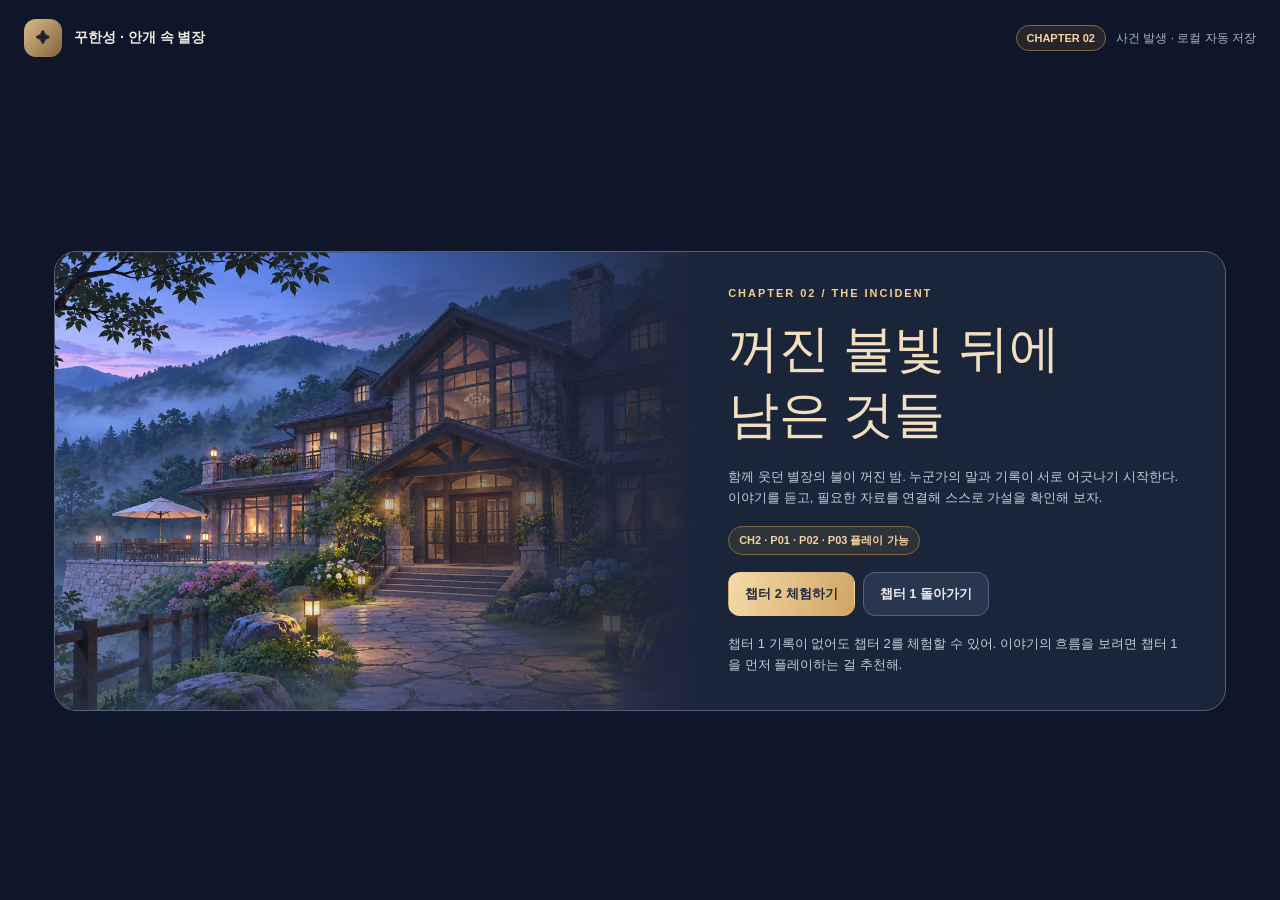
==== chapter2.html @ 32b88907 "feat: playable chapter 2 investigation and evidence deduction" ====
<!DOCTYPE html>
<html lang="ko">
<head>
  <meta charset="UTF-8">
  <meta name="viewport" content="width=device-width, initial-scale=1, viewport-fit=cover">
  <meta name="theme-color" content="#11172b">
  <meta name="description" content="꾸한성: 안개 속 별장 챕터 2 — 사건 발생, 증언 조사, 증거 연결 추리">
  <title>꾸한성: 안개 속 별장 · CHAPTER 02</title>
  <link rel="stylesheet" href="chapter2.css">
  <script src="chapter2.js" defer></script>
</head>
<body><div id="ch2-app"></div><noscript>게임을 플레이하려면 JavaScript를 활성화해 주세요.</noscript></body>
</html>
---- chapter2.css ----
:root{font-family:'Pretendard','Noto Sans KR','Malgun Gothic',sans-serif;color:#edeaf0;background:#101629;--bg:#101629;--panel:#1a2439;--panel2:#222e46;--muted:#a6b5c8;--line:#36445d;--gold:#f1cd91;--ink:#11192b;--green:#9ee0c2;--alert:#f2ada8;--page:max(0px,env(safe-area-inset-bottom))}
*{box-sizing:border-box}body{margin:0;min-width:320px}button,input,textarea{font:inherit}button{cursor:pointer;color:inherit}button:disabled{cursor:not-allowed;opacity:.44}button:focus-visible,input:focus-visible,textarea:focus-visible{outline:3px solid #f1cd91;outline-offset:2px}button:active:not(:disabled){transform:scale(.987)}h1,h2,h3,h4,p{margin:0}p{line-height:1.65}.muted{color:var(--muted)}.eyebrow{font-size:11px;letter-spacing:.18em;text-transform:uppercase;font-weight:800;color:var(--gold)}.small{font-size:12px}.tag{display:inline-flex;align-items:center;font-size:11px;padding:6px 10px;border-radius:99px;border:1px solid #806846;color:#f3d3a2;background:#a8803523;font-weight:750}.tag.good{color:#a5e3c9;border-color:#406658;background:#263e36}.tag.lock{color:#a5b6cd;border-color:#42506a;background:#29344a}.btn{min-height:44px;display:inline-flex;align-items:center;justify-content:center;gap:7px;padding:11px 16px;border-radius:12px;border:1px solid #52617d;background:#283650;font-weight:750;font-size:13px;text-decoration:none;transition:background .2s,transform .18s}.btn:hover:not(:disabled){background:#3a4a68}.btn-primary{background:linear-gradient(110deg,#f5dba8,#d0a364);border-color:transparent;color:#22283b}.btn-primary:hover:not(:disabled){background:linear-gradient(110deg,#fff1c9,#e2b477)}.btn-subtle{background:#ffffff0a;border-color:#ffffff21}.btn-danger{border-color:#72515b;color:#ffd3cb;background:#44303e}.btn-small{font-size:12px;padding:7px 11px;min-height:34px}.card{background:linear-gradient(155deg,#1c273d,#192338);border:1px solid #46516a;border-radius:17px;box-shadow:0 10px 33px #05080e33}.line{height:1px;background:#ffffff21;margin:14px 0}.top{height:76px;display:flex;justify-content:space-between;align-items:center;gap:14px;max-width:1600px;margin:auto;padding:12px 24px}.brand{display:flex;align-items:center;gap:12px;text-decoration:none;color:#eee9e0;font-weight:850;font-size:14px}.brand-icon{display:grid;place-items:center;background:linear-gradient(130deg,#d9bc89,#82633e);color:#201f2c;border-radius:12px;width:38px;height:38px}.top-right{display:flex;align-items:center;gap:10px}.top-right .muted{font-size:12px}.story-shell{max-width:1600px;margin:0 auto;min-height:calc(100vh - 76px);display:grid;grid-template-columns:195px minmax(0,1fr) 310px;gap:14px;padding:0 20px 30px}.rail,.side{min-width:0;align-self:start}.rail{position:sticky;top:14px;padding:15px;display:grid;gap:14px}.rail-title{font-size:11px;font-weight:850;color:#90a0ba;letter-spacing:.1em}.room-nav{display:grid;gap:6px}.room{width:100%;border:0;text-align:left;background:transparent;border-radius:10px;padding:11px 12px;color:#b5c3d8;font-weight:700;font-size:13px}.room:hover{background:#ffffff12}.room.active{background:#495575;color:#fff3d9;box-shadow:inset 3px 0 var(--gold)}.room small{margin-right:7px;color:#9bacbf}.rail-bottom{display:grid;gap:7px}.main{min-width:0;display:grid;align-content:start;gap:13px}.context{padding:17px 18px;display:flex;justify-content:space-between;gap:12px;align-items:center}.context h2{font-size:17px;margin-top:6px}.context-text{font-size:12px;color:#b2bfd2}.scene{position:relative;aspect-ratio:16/9;min-height:270px;max-height:660px;background:#222c40;border:1px solid #687188;border-radius:16px;overflow:hidden;isolation:isolate}.scene img{width:100%;height:100%;position:absolute;inset:0;object-fit:cover}.scene::before{position:absolute;inset:0;content:'';z-index:1;pointer-events:none;background:linear-gradient(0deg,#0b1123e8 0%,#0b142525 37%,#12182913 100%)}.scene:after{position:absolute;inset:0;content:'';z-index:1;pointer-events:none;background:#07102452;opacity:var(--darkness,0)}.scene-badge{position:absolute;z-index:2;left:18px;top:16px;background:#0e182adf;padding:9px 13px;border-radius:10px;border:1px solid #fff3;backdrop-filter:blur(9px)}.scene-badge strong{display:block;font-size:14px}.scene-badge span{font-size:10px;color:#d7d4d3}.scene-copy{position:absolute;z-index:2;left:18px;bottom:18px;right:18px;max-width:560px;font-weight:650;font-size:13px;line-height:1.65;color:#ece5d9;text-shadow:0 2px 8px #000b}.notice{padding:15px 18px;display:flex;gap:13px;align-items:center;justify-content:space-between}.notice p{color:#bfc7d4;font-size:12px;margin-top:5px}.notice h3{font-size:14px}.actions{padding:17px 18px}.section-title{font-size:14px;color:#f1e2c7;margin-bottom:12px}.action-grid{display:grid;grid-template-columns:repeat(2,minmax(0,1fr));gap:9px}.action-tile{border:1px solid #4f607e;background:#26334c;border-radius:11px;padding:12px 13px;text-align:left;display:grid;gap:6px;min-height:75px}.action-tile:hover{background:#34435e}.action-tile.done{background:#233b3b;border-color:#4b7a69}.action-tile strong{font-size:13px}.action-tile span{font-size:11px;color:#b3c1d2;line-height:1.4}.segment{display:grid;grid-template-columns:repeat(4,minmax(0,1fr));gap:5px;background:#11192a;padding:5px;border-radius:11px;margin-bottom:15px}.segment button{border:0;border-radius:8px;padding:10px 3px;font-size:12px;background:transparent;color:#9aacc4;font-weight:800}.segment button.active{background:#384862;color:#f9e5bf}.side .card{padding:18px}.side h3{font-size:17px;margin:7px 0 6px;color:#f2d3a2}.side .description{color:#a2b1c7;font-size:12px;line-height:1.6}.record{padding:11px 0;border-bottom:1px solid #ffffff1c}.record:last-child{border-bottom:0}.record-title{display:flex;justify-content:space-between;align-items:center;gap:10px;font-size:12px;font-weight:800;margin-bottom:4px}.record p{font-size:11px;color:#b1bfd1;line-height:1.65}.empty{padding:20px 0;color:#a2b0c5;font-size:12px;line-height:1.8}.side .card>.btn{width:100%;margin-top:12px}.paper{padding:18px}.paper h3{font-size:16px;margin-bottom:10px}.paper p{font-size:13px;color:#b9c7d7;margin-bottom:12px}.paper-list{display:grid;gap:8px}.paper-list .btn{justify-content:space-between;font-size:12px}.evidence-list{display:grid;grid-template-columns:repeat(2,minmax(0,1fr));gap:8px}.evidence-card{border:1px solid #425775;border-radius:10px;background:#243149;padding:11px;text-align:left;min-height:70px}.evidence-card strong{font-size:12px;display:block;color:#f0ddbb}.evidence-card small{display:block;font-size:10px;color:#aebad0;line-height:1.5;margin-top:4px}.evidence-card:hover{border-color:#c5a36e}.witness-list{display:grid;grid-template-columns:repeat(2,minmax(0,1fr));gap:8px}.witness{display:flex;align-items:center;gap:9px;text-align:left;border:1px solid #485a76;background:#243149;padding:10px;border-radius:10px;font-size:12px;min-height:56px}.witness:hover{background:#35445d}.witness img{width:34px;height:34px;border-radius:50%;object-fit:cover;object-position:center 22%;background:#536072}.witness .role{font-size:10px;color:#9aacca;display:block;margin-top:3px}.board-card{padding:17px;border:1px solid #485875;border-radius:13px;background:#202e46;margin-top:12px;display:grid;gap:8px}.board-card h4{font-size:14px}.board-card p{font-size:12px;color:#b2c0d2}.board-options{display:grid;gap:8px;margin-top:8px}.board-option{display:flex;gap:9px;align-items:start;padding:10px;border:1px solid #455572;border-radius:10px;background:#ffffff09;cursor:pointer;font-size:12px;line-height:1.5}.board-option input{margin-top:3px;accent-color:#f0c47b}.board-proof{display:flex;flex-wrap:wrap;gap:8px}.proof{font-size:11px;padding:8px 10px;border-radius:8px;border:1px solid #4a5973;background:#1a263c;cursor:pointer}.proof.selected{background:#574a35;color:#ffedcf;border-color:#d9b574}.board-result{margin-top:9px;padding:12px;border-radius:9px;font-size:12px;line-height:1.7;background:#101e31;border:1px solid #3c4f6d}.board-result.success{border-color:#628e78;color:#b7e5c9}.qa-row{display:flex;gap:8px;margin-top:11px}.qa-row input{flex:1;min-width:0;border-radius:10px;border:1px solid #53617b;background:#151f34;color:white;padding:12px;font-size:13px}.qa-row button{flex:none}.history{display:grid;gap:8px;margin-top:13px}.qa-answer{background:#222e46;border:1px solid #4c5871;border-radius:9px;padding:12px}.qa-answer strong{color:#e9c98e}.qa-answer p{font-size:12px;margin:6px 0 0}.finish-screen,.welcome{min-height:calc(100vh - 76px);max-width:1220px;margin:0 auto;padding:28px 24px 42px;display:grid;align-items:center}.welcome-card,.finish-card{overflow:hidden;display:grid;grid-template-columns:1.2fr 1fr;border:1px solid #54627b;border-radius:22px;background:#1b253a}.welcome-art,.finish-art{background:url('assets/backgrounds/villa-exterior.webp') center/cover;min-height:450px;position:relative}.welcome-art:after,.finish-art:after{content:'';position:absolute;inset:0;background:linear-gradient(90deg,transparent 35%,#1c253a 100%)}.welcome-copy,.finish-copy{padding:35px;display:flex;justify-content:center;align-items:flex-start;flex-direction:column;gap:17px}.welcome-copy h1,.finish-copy h1{font-family:'Nanum Myeongjo','Noto Serif CJK KR',serif;color:#f1dfbd;font-weight:400;font-size:clamp(31px,4vw,53px);line-height:1.3}.welcome-copy p,.finish-copy p{font-size:13px;color:#c1ccdc}.welcome-copy .buttons,.finish-copy .buttons{display:flex;gap:8px;flex-wrap:wrap}.modal-cover{position:fixed;inset:0;background:#080d18d9;z-index:50;display:flex;align-items:center;justify-content:center;padding:16px;backdrop-filter:blur(6px)}.modal{max-width:650px;width:100%;max-height:min(92vh,900px);display:flex;flex-direction:column;overflow:hidden;border-radius:21px;border:1px solid #8f8069;background:#1b273d;box-shadow:0 25px 85px #05070f}.modal-head{padding:18px 21px 13px;display:flex;justify-content:space-between;align-items:center;gap:13px}.modal-head h3{font-size:17px;color:#f2d49c}.modal-body{padding:0 21px 20px;overflow:auto;line-height:1.75;font-size:13px;color:#c8d2e1}.modal-body p+p{margin-top:12px}.modal-buttons{display:flex;flex-wrap:wrap;gap:7px;margin-top:14px}.dialogue-view{height:260px;display:flex;align-items:center;justify-content:center;position:relative;overflow:hidden;background:radial-gradient(circle at center,#4a536d,#1c263c 75%)}.dialogue-view img{max-width:75%;height:100%;object-fit:contain;object-position:center bottom;filter:drop-shadow(0 12px 20px #0006)}.dialogue-text{padding:22px;min-height:145px}.dialogue-text .speaker{font-size:13px;color:#e9c98e;font-weight:800;margin-bottom:9px}.dialogue-text p{color:#f1eef1;font-size:clamp(16px,2vw,19px);line-height:1.8;word-break:keep-all}.dialogue-next{padding:0 22px 21px;display:flex;align-items:center;justify-content:space-between;gap:10px}.narration .dialogue-view{display:none}.narration .dialogue-text .speaker{display:none}.narration .dialogue-text{padding-top:26px}.speaker-placeholder{color:#f1c990;font-size:54px}.error{color:#ffbcb5}.toast{position:fixed;z-index:110;bottom:20px;left:50%;transform:translateX(-50%);background:#f4d8a4;color:#2a2a39;border-radius:12px;padding:12px 19px;font-size:12px;font-weight:800;max-width:calc(100% - 30px);box-shadow:0 12px 40px #0008}.screenreader{position:absolute;width:1px;height:1px;overflow:hidden;clip:rect(0 0 0 0)}
@media(max-width:1250px){.story-shell{grid-template-columns:160px minmax(0,1fr) 270px;gap:10px;padding:0 12px 28px}.rail{padding:11px}.context{padding:14px}.top{padding:12px}}@media(max-width:1000px){.story-shell{grid-template-columns:1fr}.rail{position:relative;top:auto;grid-row:1;padding:12px}.room-nav{display:flex;overflow:auto;gap:4px;scrollbar-width:thin}.room{width:auto;flex:none;padding:10px 12px}.rail-bottom{display:flex}.main{grid-row:2}.side{grid-row:3}.scene{min-height:230px}.side .card{min-height:0}}@media(max-width:680px){.top{height:auto;min-height:64px;padding:10px 12px;gap:6px}.brand{font-size:12px}.brand-icon{width:32px;height:32px}.top-right .muted{display:none}.story-shell{padding:0 9px 24px;gap:8px}.context{padding:11px 12px}.context h2{font-size:15px}.context-text{font-size:11px}.scene{min-height:185px}.scene-badge{left:10px;top:10px;padding:7px 9px}.scene-copy{left:11px;bottom:10px;right:10px;font-size:11px}.notice,.actions,.paper{padding:13px}.notice{display:block}.notice .btn{margin-top:12px;width:100%}.action-grid{gap:6px}.action-tile{padding:10px;min-height:64px}.evidence-list,.witness-list{grid-template-columns:1fr 1fr}.segment{gap:2px}.segment button{font-size:11px;padding:8px 2px}.welcome,.finish-screen{padding:16px 10px}.welcome-card,.finish-card{grid-template-columns:1fr}.welcome-art,.finish-art{min-height:210px}.welcome-art:after,.finish-art:after{background:linear-gradient(0deg,#1c253a,transparent 65%)}.welcome-copy,.finish-copy{padding:22px;gap:13px}.welcome-copy h1,.finish-copy h1{font-size:32px}.dialogue-view{height:205px}.dialogue-text{padding:18px;min-height:120px}.modal-head{padding:14px 15px}.modal-body{padding:0 15px 17px}.dialogue-next{padding:0 15px 14px}.qa-row{flex-direction:column}.qa-row button{width:100%}}
@media(prefers-reduced-motion:reduce){*,*::before,*::after{transition:none!important;animation:none!important}}

a.btn{color:#edeaf0}
a.btn-primary{color:#22283b}
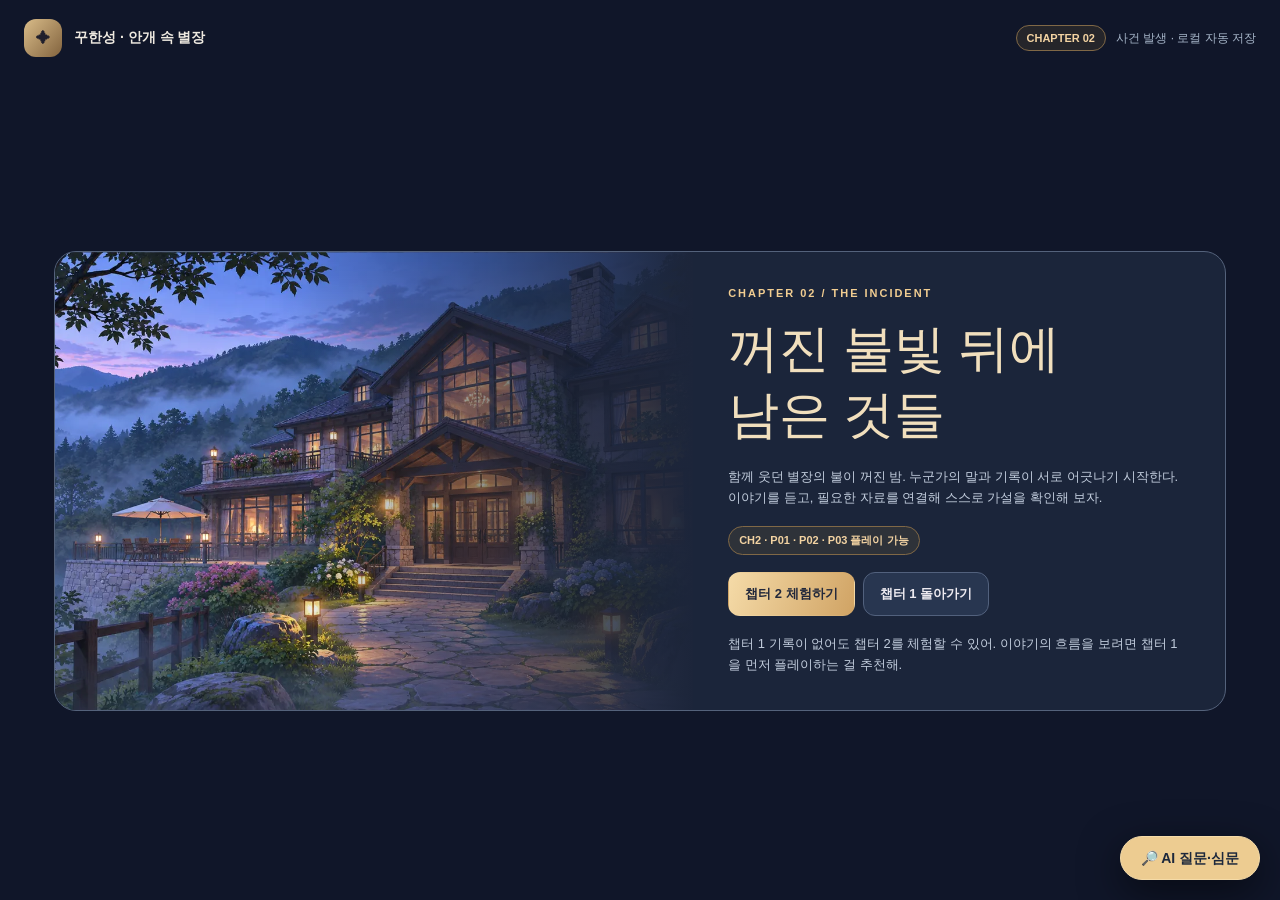
==== commit e9b17393: "feat(ai): Vercel question and witness interrogation" ====
--- a/chapter2.html
+++ b/chapter2.html
@@ -8,6 +8,8 @@
   <title>꾸한성: 안개 속 별장 · CHAPTER 02</title>
   <link rel="stylesheet" href="chapter2.css">
   <script src="chapter2.js" defer></script>
+  <link rel="stylesheet" href="ai-client.css">
+  <script src="ai-client.js" defer></script>
 </head>
 <body><div id="ch2-app"></div><noscript>게임을 플레이하려면 JavaScript를 활성화해 주세요.</noscript></body>
 </html>
--- a/ai-client.css
+++ b/ai-client.css
@@ -0,0 +1,9 @@
+.villa-ai-open{position:fixed;right:20px;bottom:20px;z-index:120;background:#edcc91;color:#1d283c;border:1px solid #f5dba8;border-radius:30px;padding:12px 20px;font:800 14px/1.3 'Noto Sans KR','Malgun Gothic',sans-serif;box-shadow:0 12px 40px #0008;cursor:pointer}.villa-ai-open:hover{background:#ffe0a6}
+.villa-ai-screen{position:fixed;inset:0;background:#060c19d9;z-index:500;display:flex;align-items:center;justify-content:center;padding:16px;backdrop-filter:blur(7px)}
+.villa-ai-panel{color:#e9edf5;background:#182237;border:1px solid #87775d;border-radius:22px;width:min(610px,100%);max-height:min(90dvh,850px);display:flex;flex-direction:column;overflow:hidden;box-shadow:0 30px 90px #000a;font:14px/1.7 'Noto Sans KR','Malgun Gothic',sans-serif}
+.villa-ai-head{display:flex;justify-content:space-between;gap:12px;align-items:center;border-bottom:1px solid #34415a;padding:16px 20px}.villa-ai-head h2{font-size:19px;margin:0}.villa-ai-close{background:#29354c;border:1px solid #53627c;border-radius:9px;color:white;padding:5px 13px;cursor:pointer}
+.villa-ai-body{padding:18px 20px;overflow-y:auto;min-height:0}.villa-ai-info{font-size:12px;color:#bbc8dc;margin:0 0 15px}.villa-ai-modes{display:flex;gap:9px;margin-bottom:14px}
+.villa-ai-tab{flex:1;border:1px solid #56647d;background:#29354b;color:#d4dfef;padding:10px;border-radius:10px;cursor:pointer;font:700 13px/1.5 inherit}.villa-ai-tab[aria-selected='true']{background:#dfbe85;color:#1c283c}
+.villa-ai-form{display:grid;gap:10px}.villa-ai-label{display:block;font-size:12px;font-weight:700;color:#dce5f5}.villa-ai-input,.villa-ai-select{width:100%;background:#101a2d;border:1px solid #56647e;border-radius:10px;color:white;padding:11px;font:inherit}.villa-ai-input{min-height:82px;resize:vertical}.villa-ai-send{background:#dfbb82;border:0;border-radius:11px;color:#192237;font-weight:800;padding:12px;cursor:pointer}.villa-ai-send:disabled{opacity:.6;cursor:wait}
+.villa-ai-status{margin-top:10px;color:#dac9a7;font-size:12px}.villa-ai-log{display:grid;gap:9px;margin-top:17px}.villa-ai-message{padding:11px 13px;background:#253147;border:1px solid #455570;border-radius:11px;overflow-wrap:anywhere;white-space:pre-wrap}.villa-ai-message.user{background:#36435c}.villa-ai-message.error{color:#ffd6d6;border-color:#ba7480}.villa-ai-verdict{display:block;color:#efc986;font-weight:900;margin-bottom:5px}
+@media(max-width:600px){.villa-ai-screen{padding:0;align-items:stretch}.villa-ai-panel{width:100%;height:100dvh;max-height:100dvh;border-radius:0}.villa-ai-body{padding:14px}.villa-ai-open{right:12px;bottom:12px;padding:11px 15px}}
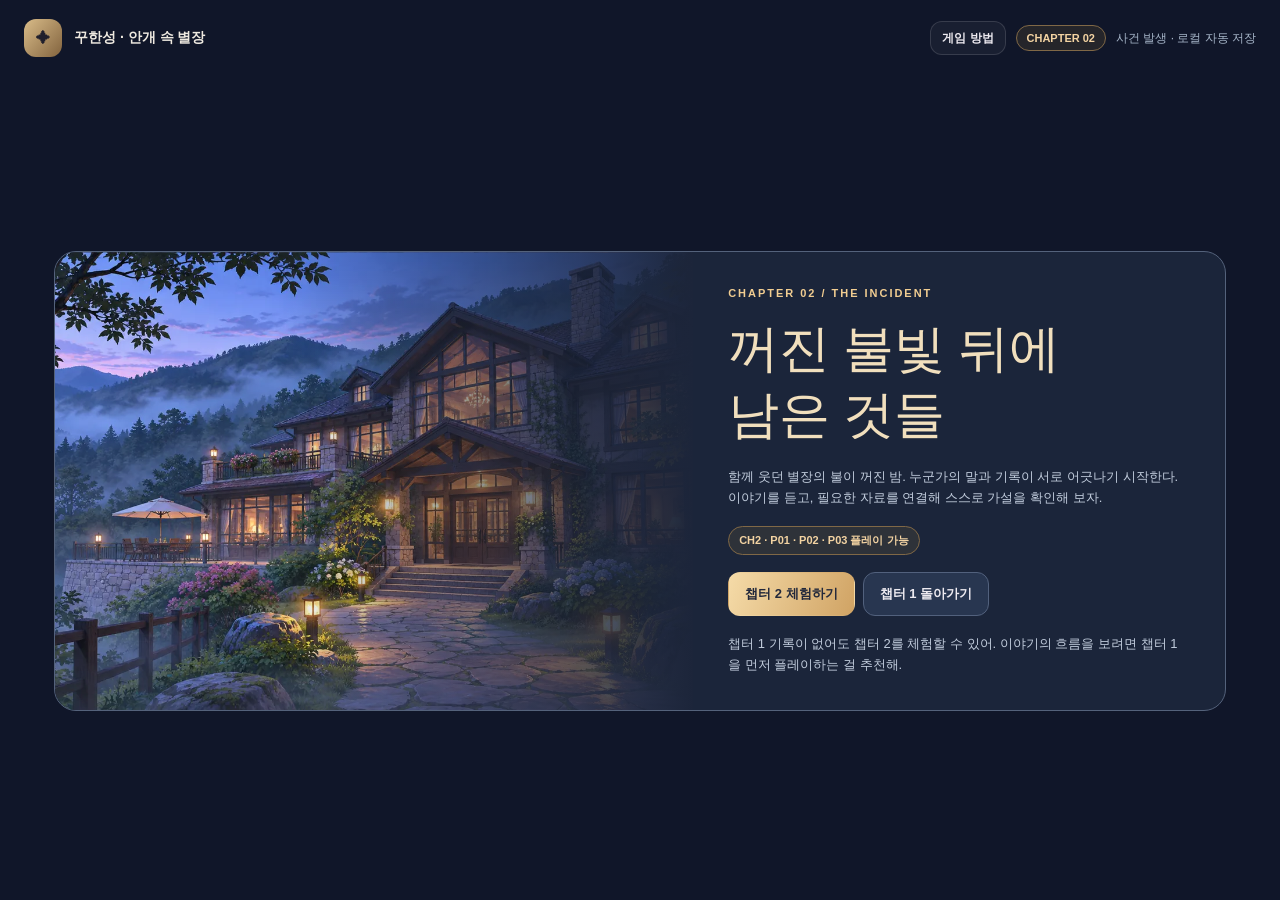
==== commit ae1c0a8c: "feat: selectable Q&A, point-and-click hotspots, story fixes; remove Gemini API Co-Authored-By: Claud" ====
--- a/chapter2.html
+++ b/chapter2.html
@@ -1,15 +1,17 @@
-<!DOCTYPE html>
-<html lang="ko">
-<head>
-  <meta charset="UTF-8">
-  <meta name="viewport" content="width=device-width, initial-scale=1, viewport-fit=cover">
-  <meta name="theme-color" content="#11172b">
-  <meta name="description" content="꾸한성: 안개 속 별장 챕터 2 — 사건 발생, 증언 조사, 증거 연결 추리">
-  <title>꾸한성: 안개 속 별장 · CHAPTER 02</title>
-  <link rel="stylesheet" href="chapter2.css">
-  <script src="chapter2.js" defer></script>
-  <link rel="stylesheet" href="ai-client.css">
-  <script src="ai-client.js" defer></script>
-</head>
-<body><div id="ch2-app"></div><noscript>게임을 플레이하려면 JavaScript를 활성화해 주세요.</noscript></body>
+<!DOCTYPE html>
+<html lang="ko">
+<head>
+  <meta charset="UTF-8">
+  <meta name="viewport" content="width=device-width, initial-scale=1, viewport-fit=cover">
+  <meta name="theme-color" content="#11172b">
+  <meta name="description" content="꾸한성: 안개 속 별장 챕터 2 — 사건 발생, 증언 조사, 증거 연결 추리">
+  <title>꾸한성: 안개 속 별장 · CHAPTER 02</title>
+  <link rel="stylesheet" href="chapter2.css">
+  <script src="qa-core.js" defer></script>
+  <script src="qa-data.js" defer></script>
+  <script src="hotspots.js" defer></script>+
+  <script src="chapter2.js" defer></script>
+</head>
+<body><div id="ch2-app"></div><noscript>게임을 플레이하려면 JavaScript를 활성화해 주세요.</noscript></body>
 </html>
--- a/chapter2.css
+++ b/chapter2.css
@@ -4,4 +4,100 @@
 @media(prefers-reduced-motion:reduce){*,*::before,*::after{transition:none!important;animation:none!important}}
 
 a.btn{color:#edeaf0}
-a.btn-primary{color:#22283b}+a.btn-primary{color:#22283b}
+
+/* 외부인 상반신(bust) 초상화 보정 — 챕터 2~5 대화창 공통(모든 챕터가 이 파일을 불러옴)
+   이유나·장도윤·윤해준의 night/surprised 원본은 800x1200 캔버스의 세로 약 13~45%에만 상반신이 있고
+   아래 약 55%는 투명 여백이라, 기존 contain 방식에서는 인물이 대화창의 약 1/3 크기로 작게 보였다.
+   원본 WebP는 그대로 두고 대화창에서만 6장 모두 같은 배율(캔버스 높이 290%)로 키운 뒤,
+   파일별 상반신 아래 끝(측정값)을 대화창 바닥에 맞춘다. 위쪽 머리 여백은 8~12% 남는다.
+   선택자가 6개 파일 경로에만 걸리므로 멤버 초상화와 외부인 normal(전신) 이미지에는 영향이 없다.
+   측정 도구: node tests/tools/portrait-bounds.js */
+.modal .dialogue-view img:is([src$="/lee-yuna/night.webp"],[src$="/lee-yuna/surprised.webp"],[src$="/jang-doyun/night.webp"],[src$="/jang-doyun/surprised.webp"],[src$="/yoon-haejun/night.webp"],[src$="/yoon-haejun/surprised.webp"]){position:absolute;left:50%;bottom:0;height:290%;width:auto;max-width:none;object-fit:contain}
+.modal .dialogue-view img[src$="/lee-yuna/night.webp"]{transform:translate(-50%,55.8%)}
+.modal .dialogue-view img[src$="/lee-yuna/surprised.webp"]{transform:translate(-50%,55.7%)}
+.modal .dialogue-view img[src$="/jang-doyun/night.webp"]{transform:translate(-50%,57%)}
+.modal .dialogue-view img[src$="/jang-doyun/surprised.webp"]{transform:translate(-50%,56.5%)}
+.modal .dialogue-view img[src$="/yoon-haejun/night.webp"]{transform:translate(-50%,55.8%)}
+.modal .dialogue-view img[src$="/yoon-haejun/surprised.webp"]{transform:translate(-50%,55.7%)}
+
+/* 챕터 2 초보자 안내: 현재 목표 띠, 게임 방법 안내창, 추리 보드 사용법·자료 확보 현황 */
+.goal-strip{padding:13px 16px;display:flex;align-items:center;justify-content:space-between;gap:14px;border-color:#806846}
+.goal-strip strong{display:block;margin-top:5px;font-size:14px;color:#f6e3bf}
+.goal-strip p{margin-top:4px;font-size:12px;line-height:1.6;color:#c1ccdc}
+.goal-strip .btn{flex:none}
+.goal-strip.done{border-color:#4f8f74}
+.goal-strip.done strong{color:var(--green)}
+.guide-modal .modal-head{align-items:flex-start}
+.guide-modal .modal-head h3{margin-top:6px;font-size:19px}
+.guide-body{font-size:14px;line-height:1.85}
+.guide-body p+p,.guide-body p+ol,.guide-body ol+p,.guide-body ul+p{margin-top:10px}
+.guide-body strong{color:#f2d49c}
+.guide-list{margin:0;padding-left:1.2em;display:grid;gap:9px}
+.guide-note{font-size:12px;color:var(--muted)}
+.guide-dots{display:flex;justify-content:center;gap:8px;margin-top:20px}
+.guide-dot{width:10px;height:10px;padding:0;border-radius:50%;border:0;background:#46536d;cursor:pointer}
+.guide-dot.active{background:var(--gold);width:24px;border-radius:99px}
+.guide-footer{margin-top:16px;display:flex;align-items:center;justify-content:space-between;gap:10px}
+.guide-nav{display:flex;gap:8px}
+.board-howto{margin:0 0 4px;padding:10px 12px 10px 30px;border:1px solid #485875;border-radius:11px;background:#18243a;font-size:12px;line-height:1.7;color:#c8d2e1}
+.board-howto strong{color:#f2d49c}
+.board-card p.board-need{font-size:12px;font-weight:700;color:#f2c99a}
+.board-card p.board-need.ready{color:var(--green)}
+/* 문제별 검증 결과: 해당 카드의 검증 버튼 바로 아래에 표시(애니메이션 없음) */
+.board-selected{margin-top:10px;font-size:12px;line-height:1.6;color:#d7dfeb}
+.board-card .board-result{margin-top:2px;padding:10px 12px;border-left-width:4px;color:#e6ebf3;scroll-margin:24px}
+.board-card .board-result.missing{border-color:#b8925a;background:#2a2418}
+.board-card .board-result.select{border-color:#6f9fd1;background:#16263d}
+.board-card .board-result.wrong{border-color:#c7766f;background:#2c1d22}
+.board-card .board-result.success{border-color:#4f8f74;background:#15291f;color:var(--green);font-weight:700}
+.board-card.solved{border-color:#4f8f74}
+@media(max-width:680px){
+  .goal-strip{flex-direction:column;align-items:stretch;gap:10px;padding:12px}
+  .goal-strip .btn{width:100%}
+  .modal-cover:has(.guide-modal){align-items:flex-end}
+  .guide-body{font-size:14px;line-height:1.8}
+  .top-right .btn{padding:6px 9px}
+}
+
+/* 장소 이동·조사 도구(챕터 2~4): 현재 열린 탭 표시, 이동 대상 위 여백, 태블릿·모바일 터치 크기 */
+.rail-bottom .btn.active{border-color:#c4a176;background:#3a4862;color:#f9e5bf;box-shadow:inset 3px 0 0 #e6c48c}
+.context,.side .card{scroll-margin-top:12px}
+@media(max-width:1000px){.rail-bottom .btn{min-height:44px}}
+/* 챕터 3 진술 반박: 진술 아래에서 바로 자료 선택 */
+.ch3 .confront-proofs{margin-top:8px}
+.ch3 .confront-proofs .proof-group{margin:6px 0 2px}
+/* 잠긴 조사 카드(열림 조건 표시) */
+.action-tile.locked{border-style:dashed;border-color:#6d7891;background:#20293c}
+.action-tile.locked span{color:#e5cf9f}/* 포인트 앤 클릭 핫스팟(시범): 배경 사진이 cover로 잘려도 같은 비율 상자에 놓아 물체 위에 맞춤 */
+.scene{container-type:size}
+.scene .scene-stage{position:absolute;left:50%;top:50%;width:max(100cqw,calc(100cqh * 16 / 9));height:max(100cqh,calc(100cqw * 9 / 16));transform:translate(-50%,-50%);z-index:3;pointer-events:none}
+.scene .hotspot{position:absolute;transform:translate(-50%,-50%);pointer-events:auto;min-height:44px;display:flex;align-items:center;gap:7px;padding:8px 13px;border-radius:30px;border:1px solid #f0c47b94;background:#111a30d9;color:#fff1d8;font-size:12px;font-weight:800;white-space:nowrap;box-shadow:0 7px 22px #0008;backdrop-filter:blur(6px);cursor:pointer}
+.scene .hotspot:hover{background:#5d4529}
+.scene .hotspot:active:not(:disabled){transform:translate(-50%,-50%) scale(.97)}
+.scene .hotspot:focus-visible{outline:3px solid #f1cd91;outline-offset:2px}
+.scene .hotspot .hotspot-pin{width:18px;height:18px;border-radius:50%;background:#dbb678;color:#1d273b;display:grid;place-items:center;font-size:11px;font-weight:900}
+.scene .hotspot.done{border-color:#4b7a69;background:#1e3533e0}
+.scene .hotspot.done .hotspot-pin{background:#8fd0b1}
+.hotspot-hint{margin:-6px 0 10px}
+@media(max-width:520px){.scene .hotspot{font-size:11px;padding:7px 11px}}
+/* 사전 제작 Q&A 목록(인물 탭) */
+.qa-box{margin-top:14px;padding-top:12px;border-top:1px solid #ffffff1c}
+.qa-list{display:grid;gap:7px}
+.qa-q{display:flex;align-items:center;gap:8px;text-align:left;min-height:44px;padding:10px 12px;border-radius:10px;border:1px solid #485a76;background:#243149;font-size:12px;line-height:1.5}
+.qa-q:hover{background:#35445d}
+.qa-q.done{border-color:#4b7a69;background:#233b3b}
+.qa-present{flex:none;font-size:10px;font-weight:800;color:#2a2a39;background:#f0c47b;border-radius:6px;padding:3px 6px}
+.qa-mark{margin-left:auto;color:#a5e3c9;font-weight:900}
+.qa-locked{margin-top:8px}
+.qa-note{display:grid;gap:6px}
+.qa-note .qa-answer{margin-left:10px}
+/* 핫스팟: 그림 밖 대상(점선·하늘색) / 잠김(점선·회색, 누르면 열림 조건 안내) */
+.scene .hotspot .hotspot-text{display:flex;flex-direction:column;align-items:flex-start;line-height:1.25}
+.scene .hotspot-note{font-size:10px;font-weight:700;color:#bcd6ee;letter-spacing:0}
+.scene .hotspot.hotspot-offscene{border-style:dashed;border-color:#9ccbf0;background:#0e1a2ef0}
+.scene .hotspot.hotspot-offscene .hotspot-pin{background:#9ccbf0;font-size:9px}
+.scene .hotspot.locked{border-style:dashed;border-color:#8d97ad;background:#20293ce8}
+.scene .hotspot.locked .hotspot-pin{background:#6d7891;font-size:9px}
+.scene .hotspot.locked .hotspot-note{color:#e5cf9f}
+@media(max-width:520px){.scene .hotspot{padding:6px 10px;gap:6px}.scene .hotspot-note{font-size:9px}}
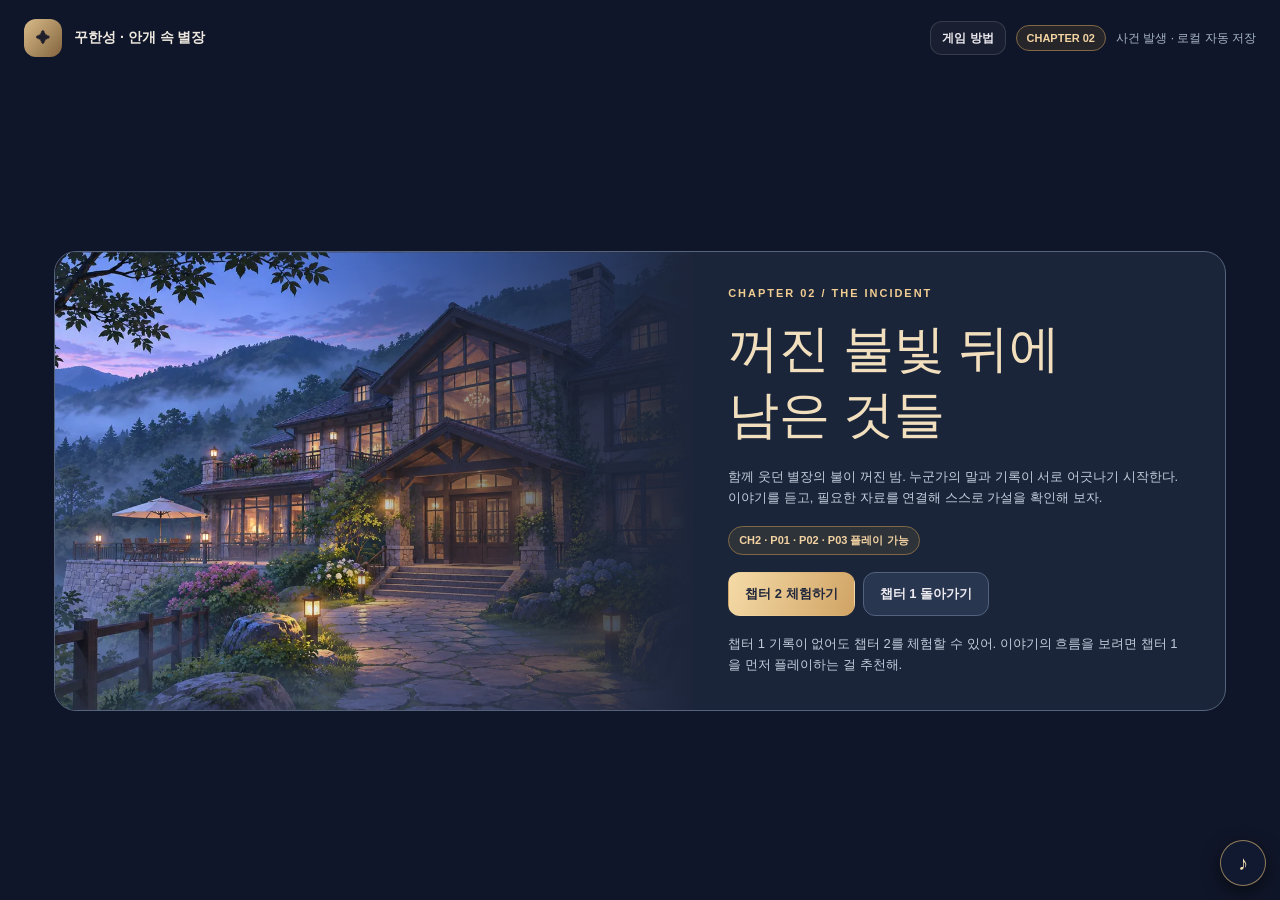
==== commit 819ce5d6: "feat: add synthesized BGM, sound effects, and sound settings Co-Authored-By: Claude Opus 5.5 <norepl" ====
--- a/chapter2.html
+++ b/chapter2.html
@@ -12,6 +12,7 @@
   <script src="hotspots.js" defer></script> 
   <script src="chapter2.js" defer></script>
+  <script src="sound.js" defer></script>
 </head>
 <body><div id="ch2-app"></div><noscript>게임을 플레이하려면 JavaScript를 활성화해 주세요.</noscript></body>
 </html>
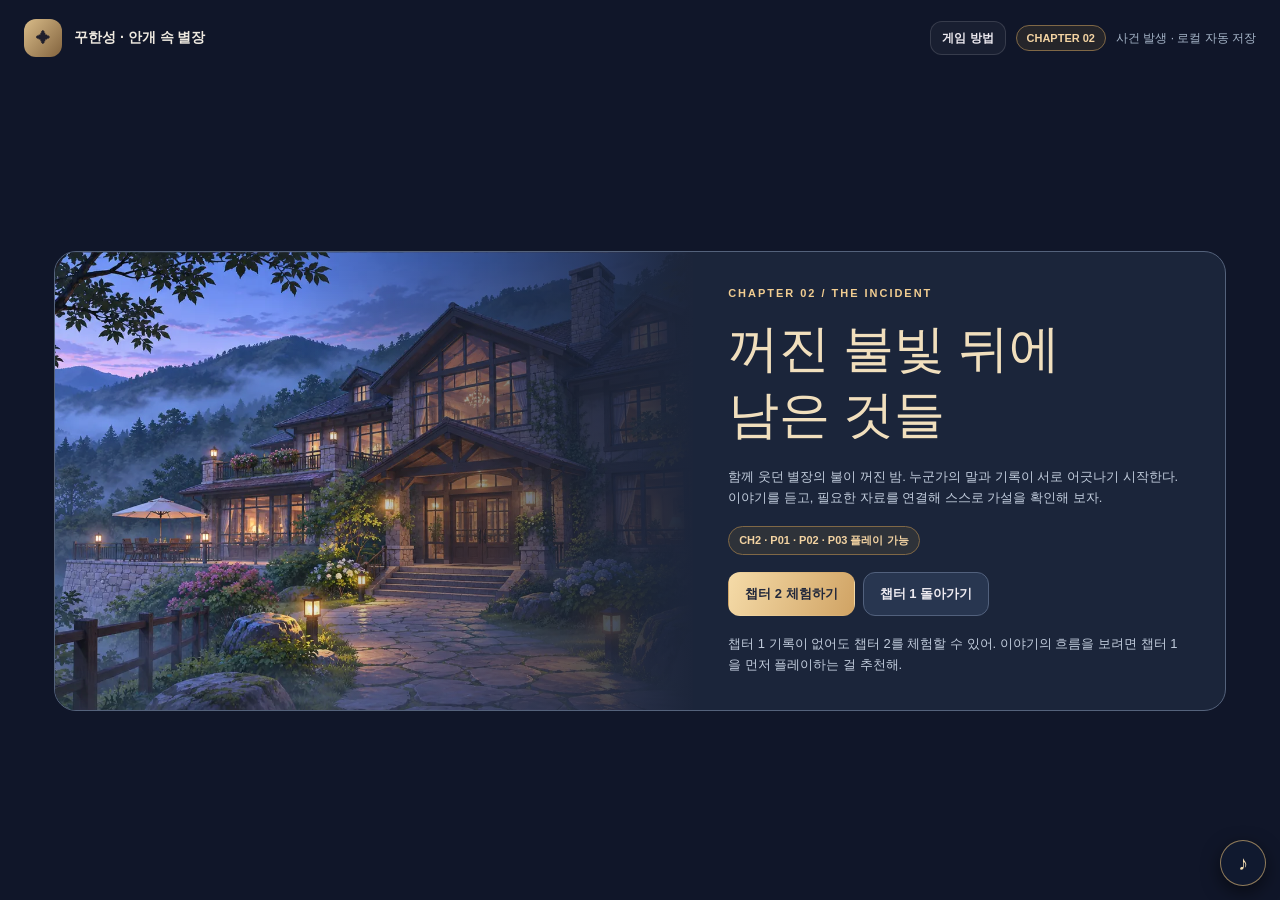
==== commit 4424f6e0: "feat: show evidence images in dialogue and chapter 2 evidence modal, add zoom viewer Co-Authored-By:" ====
--- a/chapter2.html
+++ b/chapter2.html
@@ -11,7 +11,9 @@
   <script src="qa-data.js" defer></script>
   <script src="hotspots.js" defer></script> 
-  <script src="chapter2.js" defer></script>
+  <script src="chapter2.js" defer></script>+
+  <script src="zoom.js" defer></script>
   <script src="sound.js" defer></script>
 </head>
 <body><div id="ch2-app"></div><noscript>게임을 플레이하려면 JavaScript를 활성화해 주세요.</noscript></body>
--- a/chapter2.css
+++ b/chapter2.css
@@ -101,3 +101,4 @@
 .scene .hotspot.locked .hotspot-pin{background:#6d7891;font-size:9px}
 .scene .hotspot.locked .hotspot-note{color:#e5cf9f}
 @media(max-width:520px){.scene .hotspot{padding:6px 10px;gap:6px}.scene .hotspot-note{font-size:9px}}
+.ch2-evidence-image{display:block;width:100%;height:auto;max-height:55vh;object-fit:contain;margin:0 0 14px;border:1px solid #ffffff30;border-radius:12px;background:#101827}
